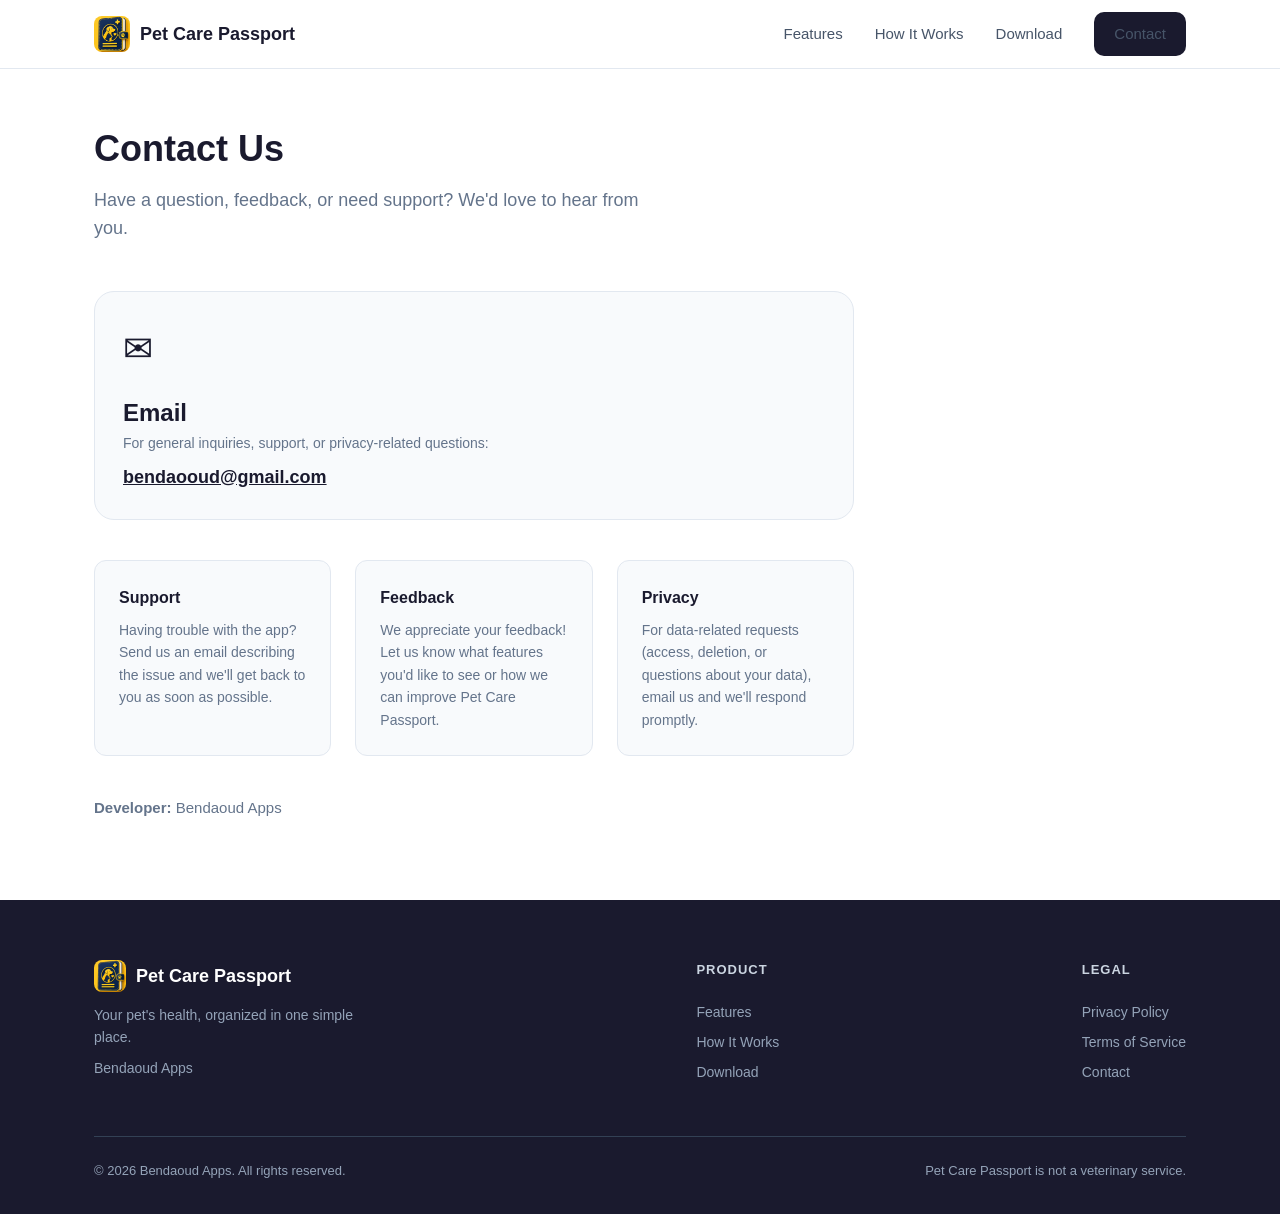
==== contact/index.html @ 18e83c1d "Initial Pet Care Passport website Co-Authored-By: Claude Opus 4.6 <noreply@anthropic.com>" ====
<!DOCTYPE html>
<html lang="en">
<head>
  <meta charset="UTF-8">
  <meta name="viewport" content="width=device-width, initial-scale=1.0">
  <title>Contact Us | Pet Care Passport</title>
  <meta name="description" content="Get in touch with the Pet Care Passport team. We'd love to hear from you.">
  <meta name="robots" content="index, follow">
  <link rel="canonical" href="https://petcarepassport.app/contact/">
  <link rel="icon" type="image/png" href="/img/favicon.png">
  <link rel="stylesheet" href="/css/style.css">
</head>
<body>

  <!-- Nav -->
  <nav class="nav" role="navigation" aria-label="Main navigation">
    <div class="container nav-inner">
      <a href="/" class="nav-brand" aria-label="Pet Care Passport home">
        <img src="/img/logo.png" alt="" width="36" height="36">
        Pet Care Passport
      </a>
      <button class="nav-toggle" aria-label="Toggle menu" aria-expanded="false" onclick="toggleMenu()">
        <span></span><span></span><span></span>
      </button>
      <div class="nav-links" id="navLinks">
        <a href="/#features">Features</a>
        <a href="/#how-it-works">How It Works</a>
        <a href="/#download">Download</a>
        <a href="/contact/" class="nav-cta">Contact</a>
      </div>
    </div>
  </nav>

  <!-- Contact -->
  <main class="legal-page">
    <div class="container">
      <div class="legal-header">
        <h1>Contact Us</h1>
        <p class="section-subtitle">Have a question, feedback, or need support? We'd love to hear from you.</p>
      </div>
      <div class="contact-content">

        <div class="contact-card">
          <div class="contact-icon">&#9993;</div>
          <h2>Email</h2>
          <p>For general inquiries, support, or privacy-related questions:</p>
          <a href="mailto:bendaooud@gmail.com" class="contact-link">bendaooud@gmail.com</a>
        </div>

        <div class="contact-info-grid">
          <div class="contact-info-item">
            <h3>Support</h3>
            <p>Having trouble with the app? Send us an email describing the issue and we'll get back to you as soon as possible.</p>
          </div>
          <div class="contact-info-item">
            <h3>Feedback</h3>
            <p>We appreciate your feedback! Let us know what features you'd like to see or how we can improve Pet Care Passport.</p>
          </div>
          <div class="contact-info-item">
            <h3>Privacy</h3>
            <p>For data-related requests (access, deletion, or questions about your data), email us and we'll respond promptly.</p>
          </div>
        </div>

        <div class="contact-developer">
          <p><strong>Developer:</strong> Bendaoud Apps</p>
        </div>

      </div>
    </div>
  </main>

  <!-- Footer -->
  <footer class="footer">
    <div class="container">
      <div class="footer-inner">
        <div class="footer-brand">
          <div class="footer-brand-name">
            <img src="/img/logo.png" alt="" width="32" height="32">
            Pet Care Passport
          </div>
          <p>Your pet's health, organized in one simple place.</p>
          <p style="margin-top:8px;">Bendaoud Apps</p>
        </div>
        <div class="footer-links">
          <h4>Product</h4>
          <a href="/#features">Features</a>
          <a href="/#how-it-works">How It Works</a>
          <a href="/#download">Download</a>
        </div>
        <div class="footer-links">
          <h4>Legal</h4>
          <a href="/privacy-policy/">Privacy Policy</a>
          <a href="/terms/">Terms of Service</a>
          <a href="/contact/">Contact</a>
        </div>
      </div>
      <div class="footer-bottom">
        <span>&copy; 2026 Bendaoud Apps. All rights reserved.</span>
        <span>Pet Care Passport is not a veterinary service.</span>
      </div>
    </div>
  </footer>

  <script>
    function toggleMenu() {
      var links = document.getElementById('navLinks');
      var btn = document.querySelector('.nav-toggle');
      var open = links.classList.toggle('open');
      btn.classList.toggle('open', open);
      btn.setAttribute('aria-expanded', open);
    }
    document.querySelectorAll('.nav-links a').forEach(function(a) {
      a.addEventListener('click', function() {
        document.getElementById('navLinks').classList.remove('open');
        document.querySelector('.nav-toggle').classList.remove('open');
      });
    });
  </script>

</body>
</html>
---- css/style.css ----
:root {
  --navy: #1A1A2E;
  --navy-light: #2D2D44;
  --gold: #F5C518;
  --gold-light: #FFF3CC;
  --gold-dark: #D4A80E;
  --white: #FFFFFF;
  --gray-50: #F8FAFC;
  --gray-100: #F1F5F9;
  --gray-200: #E2E8F0;
  --gray-300: #CBD5E1;
  --gray-400: #94A3B8;
  --gray-500: #64748B;
  --gray-600: #475569;
  --gray-700: #334155;
  --gray-800: #1E293B;
  --text: #1A1A2E;
  --text-secondary: #64748B;
  --radius: 12px;
  --radius-lg: 20px;
  --shadow: 0 1px 3px rgba(0,0,0,0.08), 0 1px 2px rgba(0,0,0,0.06);
  --shadow-md: 0 4px 12px rgba(0,0,0,0.08), 0 2px 4px rgba(0,0,0,0.04);
  --shadow-lg: 0 10px 30px rgba(0,0,0,0.1), 0 4px 8px rgba(0,0,0,0.05);
  --max-width: 1140px;
}

*, *::before, *::after { box-sizing: border-box; margin: 0; padding: 0; }

html { scroll-behavior: smooth; -webkit-text-size-adjust: 100%; }

body {
  font-family: -apple-system, BlinkMacSystemFont, 'Segoe UI', Roboto, 'Helvetica Neue', Arial, sans-serif;
  color: var(--text);
  background: var(--white);
  line-height: 1.6;
  -webkit-font-smoothing: antialiased;
}

img { max-width: 100%; height: auto; display: block; }
a { color: inherit; text-decoration: none; }
ul { list-style: none; }

.container { max-width: var(--max-width); margin: 0 auto; padding: 0 24px; }

/* ── NAV ── */
.nav {
  position: fixed; top: 0; left: 0; right: 0; z-index: 100;
  background: rgba(255,255,255,0.95);
  backdrop-filter: blur(12px);
  -webkit-backdrop-filter: blur(12px);
  border-bottom: 1px solid var(--gray-200);
}
.nav-inner {
  display: flex; align-items: center; justify-content: space-between;
  height: 68px;
}
.nav-brand { display: flex; align-items: center; gap: 10px; font-weight: 700; font-size: 18px; color: var(--navy); }
.nav-brand img { width: 36px; height: 36px; border-radius: 8px; }
.nav-links { display: flex; align-items: center; gap: 32px; }
.nav-links a {
  font-size: 15px; font-weight: 500; color: var(--gray-600);
  transition: color 0.2s;
}
.nav-links a:hover, .nav-links a:focus { color: var(--navy); }
.nav-cta {
  display: inline-flex; align-items: center; gap: 6px;
  padding: 10px 20px; border-radius: 10px;
  background: var(--navy); color: var(--white);
  font-size: 14px; font-weight: 600;
  transition: background 0.2s, transform 0.1s;
}
.nav-cta:hover { background: var(--navy-light); }
.nav-cta:active { transform: scale(0.97); }

.nav-toggle { display: none; background: none; border: none; cursor: pointer; padding: 8px; }
.nav-toggle span {
  display: block; width: 22px; height: 2px; background: var(--navy);
  transition: all 0.3s; margin: 5px 0;
}
.nav-toggle.open span:nth-child(1) { transform: rotate(45deg) translate(5px, 5px); }
.nav-toggle.open span:nth-child(2) { opacity: 0; }
.nav-toggle.open span:nth-child(3) { transform: rotate(-45deg) translate(5px, -5px); }

/* ── HERO ── */
.hero {
  padding: 140px 0 80px;
  background: linear-gradient(175deg, var(--white) 60%, var(--gray-50) 100%);
}
.hero-inner { display: flex; align-items: center; gap: 60px; }
.hero-text { flex: 1; }
.hero-text h1 {
  font-size: 48px; font-weight: 800; line-height: 1.15;
  color: var(--navy); margin-bottom: 20px; letter-spacing: -0.5px;
}
.hero-text h1 .accent { color: var(--gold-dark); }
.hero-text p {
  font-size: 19px; color: var(--gray-600); line-height: 1.7;
  margin-bottom: 36px; max-width: 520px;
}
.hero-actions { display: flex; gap: 14px; flex-wrap: wrap; }
.btn-primary {
  display: inline-flex; align-items: center; gap: 8px;
  padding: 16px 32px; border-radius: var(--radius);
  background: var(--navy); color: var(--white);
  font-size: 16px; font-weight: 700; border: none; cursor: pointer;
  transition: background 0.2s, transform 0.1s, box-shadow 0.2s;
  box-shadow: var(--shadow-md);
}
.btn-primary:hover { background: var(--navy-light); box-shadow: var(--shadow-lg); }
.btn-primary:active { transform: scale(0.97); }
.btn-secondary {
  display: inline-flex; align-items: center; gap: 8px;
  padding: 16px 32px; border-radius: var(--radius);
  background: transparent; color: var(--navy);
  font-size: 16px; font-weight: 600; border: 2px solid var(--gray-200);
  cursor: pointer; transition: all 0.2s;
}
.btn-secondary:hover { border-color: var(--navy); background: var(--gray-50); }

.hero-visual { flex: 0 0 340px; display: flex; justify-content: center; }
.app-mockup {
  width: 280px; height: 560px;
  background: var(--navy);
  border-radius: 36px;
  padding: 12px;
  box-shadow: var(--shadow-lg), 0 0 0 1px rgba(0,0,0,0.05);
  position: relative;
}
.app-mockup-inner {
  width: 100%; height: 100%;
  background: var(--gray-50);
  border-radius: 26px;
  overflow: hidden;
  display: flex; flex-direction: column;
}
.mockup-status {
  height: 44px; background: var(--navy);
  display: flex; align-items: center; justify-content: center;
  color: var(--white); font-size: 13px; font-weight: 600;
}
.mockup-body { flex: 1; padding: 16px; }
.mockup-greeting { font-size: 11px; color: var(--gray-400); margin-bottom: 4px; }
.mockup-title { font-size: 16px; font-weight: 700; color: var(--navy); margin-bottom: 16px; }
.mockup-card {
  background: var(--white); border-radius: 12px; padding: 14px;
  box-shadow: var(--shadow); margin-bottom: 10px;
}
.mockup-card-header { display: flex; align-items: center; gap: 10px; margin-bottom: 8px; }
.mockup-pet-avatar {
  width: 36px; height: 36px; border-radius: 10px;
  background: var(--gold-light); display: flex; align-items: center; justify-content: center;
  font-size: 18px;
}
.mockup-pet-name { font-size: 14px; font-weight: 700; color: var(--navy); }
.mockup-pet-meta { font-size: 10px; color: var(--gray-400); }
.mockup-tags { display: flex; gap: 6px; flex-wrap: wrap; }
.mockup-tag {
  font-size: 9px; font-weight: 600; padding: 4px 8px; border-radius: 6px;
}
.mockup-tag.green { background: #ECFDF5; color: #059669; }
.mockup-tag.blue { background: #EFF6FF; color: #2563EB; }
.mockup-tag.amber { background: #FFFBEB; color: #D97706; }
.mockup-reminder {
  display: flex; align-items: center; gap: 10px;
  background: var(--white); border-radius: 10px; padding: 10px 12px;
  box-shadow: var(--shadow); margin-bottom: 6px;
}
.mockup-reminder-icon {
  width: 28px; height: 28px; border-radius: 8px;
  display: flex; align-items: center; justify-content: center;
  font-size: 14px;
}
.mockup-reminder-icon.vacc { background: #DBEAFE; }
.mockup-reminder-icon.med { background: #FEF3C7; }
.mockup-reminder-text { font-size: 11px; font-weight: 600; color: var(--navy); }
.mockup-reminder-sub { font-size: 9px; color: var(--gray-400); }
.mockup-tab-bar {
  height: 52px; background: var(--white);
  border-top: 1px solid var(--gray-200);
  display: flex; align-items: center; justify-content: space-around;
  font-size: 9px; color: var(--gray-400); font-weight: 600;
}
.mockup-tab { display: flex; flex-direction: column; align-items: center; gap: 2px; }
.mockup-tab.active { color: var(--navy); }
.mockup-tab-icon { font-size: 16px; }

/* ── FEATURES ── */
.features { padding: 100px 0; background: var(--gray-50); }
.section-label {
  display: inline-block; font-size: 13px; font-weight: 700;
  text-transform: uppercase; letter-spacing: 1.5px; color: var(--gold-dark);
  margin-bottom: 12px;
}
.section-title {
  font-size: 36px; font-weight: 800; color: var(--navy);
  margin-bottom: 16px; letter-spacing: -0.3px;
}
.section-subtitle {
  font-size: 18px; color: var(--gray-500); max-width: 560px;
  margin-bottom: 48px; line-height: 1.6;
}
.section-header { text-align: center; }
.section-header .section-subtitle { margin-left: auto; margin-right: auto; }

.features-grid {
  display: grid;
  grid-template-columns: repeat(3, 1fr);
  gap: 24px;
}
.feature-card {
  background: var(--white); border-radius: var(--radius-lg);
  padding: 32px; border: 1px solid var(--gray-200);
  transition: box-shadow 0.3s, transform 0.2s;
}
.feature-card:hover { box-shadow: var(--shadow-md); transform: translateY(-2px); }
.feature-icon {
  width: 52px; height: 52px; border-radius: 14px;
  display: flex; align-items: center; justify-content: center;
  font-size: 26px; margin-bottom: 20px;
}
.feature-icon.records { background: #DBEAFE; }
.feature-icon.vaccines { background: #D1FAE5; }
.feature-icon.meds { background: #FEF3C7; }
.feature-icon.docs { background: #E0E7FF; }
.feature-icon.reminders { background: #FCE7F3; }
.feature-icon.pets { background: #FEE2E2; }
.feature-card h3 { font-size: 18px; font-weight: 700; color: var(--navy); margin-bottom: 8px; }
.feature-card p { font-size: 15px; color: var(--gray-500); line-height: 1.6; }

/* ── HOW IT WORKS ── */
.how-it-works { padding: 100px 0; }
.steps { display: flex; gap: 40px; justify-content: center; margin-top: 16px; }
.step { flex: 1; max-width: 300px; text-align: center; position: relative; }
.step-number {
  width: 56px; height: 56px; border-radius: 16px;
  background: var(--navy); color: var(--gold);
  font-size: 22px; font-weight: 800;
  display: flex; align-items: center; justify-content: center;
  margin: 0 auto 20px;
}
.step h3 { font-size: 18px; font-weight: 700; color: var(--navy); margin-bottom: 8px; }
.step p { font-size: 15px; color: var(--gray-500); line-height: 1.6; }
.step-connector {
  position: absolute; top: 28px; left: calc(50% + 40px);
  width: calc(100% - 40px); height: 2px;
  background: var(--gray-200);
}
.step:last-child .step-connector { display: none; }

/* ── TRUST ── */
.trust {
  padding: 80px 0;
  background: var(--navy);
  color: var(--white);
}
.trust-inner { text-align: center; max-width: 700px; margin: 0 auto; }
.trust-inner .section-label { color: var(--gold); }
.trust-inner .section-title { color: var(--white); }
.trust-inner p { font-size: 17px; color: var(--gray-300); line-height: 1.7; }
.trust-points {
  display: flex; gap: 32px; margin-top: 40px;
  justify-content: center; flex-wrap: wrap;
}
.trust-point {
  display: flex; align-items: center; gap: 10px;
  font-size: 15px; font-weight: 600; color: var(--gray-200);
}
.trust-point-icon {
  width: 36px; height: 36px; border-radius: 10px;
  background: rgba(245,197,24,0.15);
  display: flex; align-items: center; justify-content: center;
  font-size: 18px;
}

/* ── DOWNLOAD ── */
.download { padding: 100px 0; background: var(--gray-50); }
.download-inner { text-align: center; }
.download-buttons { display: flex; gap: 16px; justify-content: center; flex-wrap: wrap; margin-top: 36px; }
.store-btn {
  display: inline-flex; align-items: center; gap: 12px;
  padding: 14px 28px; border-radius: var(--radius);
  background: var(--navy); color: var(--white);
  font-size: 15px; font-weight: 600;
  transition: background 0.2s, transform 0.1s;
  border: none; cursor: pointer;
}
.store-btn:hover { background: var(--navy-light); }
.store-btn:active { transform: scale(0.97); }
.store-btn.coming-soon {
  background: var(--gray-300); color: var(--gray-600); cursor: default;
}
.store-btn.coming-soon:hover { background: var(--gray-300); }
.store-btn-icon { font-size: 24px; }
.store-btn-text { text-align: left; }
.store-btn-label { font-size: 11px; font-weight: 400; opacity: 0.8; display: block; }
.store-btn-name { font-size: 16px; font-weight: 700; display: block; }

/* ── FOOTER ── */
.footer {
  padding: 60px 0 32px;
  background: var(--navy); color: var(--gray-400);
}
.footer-inner { display: flex; justify-content: space-between; gap: 40px; flex-wrap: wrap; }
.footer-brand { max-width: 300px; }
.footer-brand-name {
  display: flex; align-items: center; gap: 10px;
  font-size: 18px; font-weight: 700; color: var(--white); margin-bottom: 12px;
}
.footer-brand-name img { width: 32px; height: 32px; border-radius: 8px; }
.footer-brand p { font-size: 14px; line-height: 1.6; }
.footer-links h4 {
  font-size: 13px; font-weight: 700; text-transform: uppercase;
  letter-spacing: 1px; color: var(--gray-300); margin-bottom: 16px;
}
.footer-links a {
  display: block; font-size: 14px; color: var(--gray-400);
  padding: 4px 0; transition: color 0.2s;
}
.footer-links a:hover { color: var(--white); }
.footer-bottom {
  border-top: 1px solid var(--gray-700);
  margin-top: 48px; padding-top: 24px;
  display: flex; justify-content: space-between; align-items: center;
  font-size: 13px; flex-wrap: wrap; gap: 12px;
}

/* ── LEGAL PAGES ── */
.legal-page { padding: 120px 0 80px; }
.legal-page h1 {
  font-size: 36px; font-weight: 800; color: var(--navy); margin-bottom: 8px;
}
.legal-page .last-updated,
.legal-page .legal-date { font-size: 14px; color: var(--gray-400); margin-bottom: 40px; }
.legal-content { max-width: 760px; }
.legal-content h2 {
  font-size: 22px; font-weight: 700; color: var(--navy);
  margin-top: 40px; margin-bottom: 12px;
}
.legal-content h3 {
  font-size: 18px; font-weight: 600; color: var(--navy);
  margin-top: 28px; margin-bottom: 8px;
}
.legal-content p {
  font-size: 15px; color: var(--gray-600); line-height: 1.8; margin-bottom: 16px;
}
.legal-content ul {
  list-style: disc; padding-left: 24px; margin-bottom: 16px;
}
.legal-content li {
  font-size: 15px; color: var(--gray-600); line-height: 1.8;
  margin-bottom: 6px;
}
.legal-content a { color: var(--navy); font-weight: 600; text-decoration: underline; }
.legal-content a:hover { color: var(--gold-dark); }

/* ── CONTACT PAGE ── */
.contact-cards { display: grid; grid-template-columns: repeat(2, 1fr); gap: 24px; margin-top: 36px; max-width: 600px; }
.contact-card {
  background: var(--gray-50); border: 1px solid var(--gray-200);
  border-radius: var(--radius-lg); padding: 28px;
}
.contact-card-icon { font-size: 28px; margin-bottom: 12px; }
.contact-card h3 { font-size: 16px; font-weight: 700; color: var(--navy); margin-bottom: 6px; }
.contact-card p { font-size: 14px; color: var(--gray-500); }
.contact-card a { color: var(--navy); font-weight: 600; text-decoration: underline; }
.contact-card a:hover { color: var(--gold-dark); }
.contact-content { max-width: 760px; }
.contact-icon { font-size: 36px; margin-bottom: 16px; }
.contact-link {
  display: inline-block; font-size: 18px; font-weight: 700;
  color: var(--navy); text-decoration: underline; margin-top: 8px;
}
.contact-link:hover { color: var(--gold-dark); }
.contact-info-grid {
  display: grid; grid-template-columns: repeat(3, 1fr); gap: 24px;
  margin-top: 40px;
}
.contact-info-item {
  background: var(--gray-50); border: 1px solid var(--gray-200);
  border-radius: var(--radius); padding: 24px;
}
.contact-info-item h3 { font-size: 16px; font-weight: 700; color: var(--navy); margin-bottom: 8px; }
.contact-info-item p { font-size: 14px; color: var(--gray-500); line-height: 1.6; }
.contact-developer {
  margin-top: 40px; font-size: 15px; color: var(--gray-500);
}
.legal-header { margin-bottom: 40px; }

/* ── FOCUS STATES ── */
a:focus-visible, button:focus-visible {
  outline: 3px solid var(--gold); outline-offset: 2px;
}

/* ── RESPONSIVE ── */
@media (max-width: 1024px) {
  .features-grid { grid-template-columns: repeat(2, 1fr); }
}

@media (max-width: 768px) {
  .nav-links { display: none; }
  .nav-links.open {
    display: flex; flex-direction: column;
    position: absolute; top: 68px; left: 0; right: 0;
    background: var(--white); border-bottom: 1px solid var(--gray-200);
    padding: 16px 24px; gap: 12px;
    box-shadow: var(--shadow-lg);
  }
  .nav-toggle { display: block; }

  .hero { padding: 110px 0 60px; }
  .hero-inner { flex-direction: column; gap: 40px; text-align: center; }
  .hero-text h1 { font-size: 34px; }
  .hero-text p { font-size: 17px; margin-left: auto; margin-right: auto; }
  .hero-actions { justify-content: center; }
  .hero-visual { flex: none; }
  .app-mockup { width: 240px; height: 480px; }

  .section-title { font-size: 28px; }
  .section-subtitle { font-size: 16px; }

  .features-grid { grid-template-columns: 1fr; max-width: 440px; margin: 0 auto; }

  .steps { flex-direction: column; align-items: center; }
  .step-connector { display: none; }

  .trust-points { flex-direction: column; align-items: center; }

  .footer-inner { flex-direction: column; }
  .footer-bottom { flex-direction: column; text-align: center; }

  .contact-cards { grid-template-columns: 1fr; }
  .contact-info-grid { grid-template-columns: 1fr; }
}

@media (max-width: 480px) {
  .hero-text h1 { font-size: 28px; }
  .hero-actions { flex-direction: column; align-items: center; }
  .btn-primary, .btn-secondary { width: 100%; justify-content: center; }
  .download-buttons { flex-direction: column; align-items: center; }
  .store-btn { width: 100%; max-width: 280px; justify-content: center; }
}
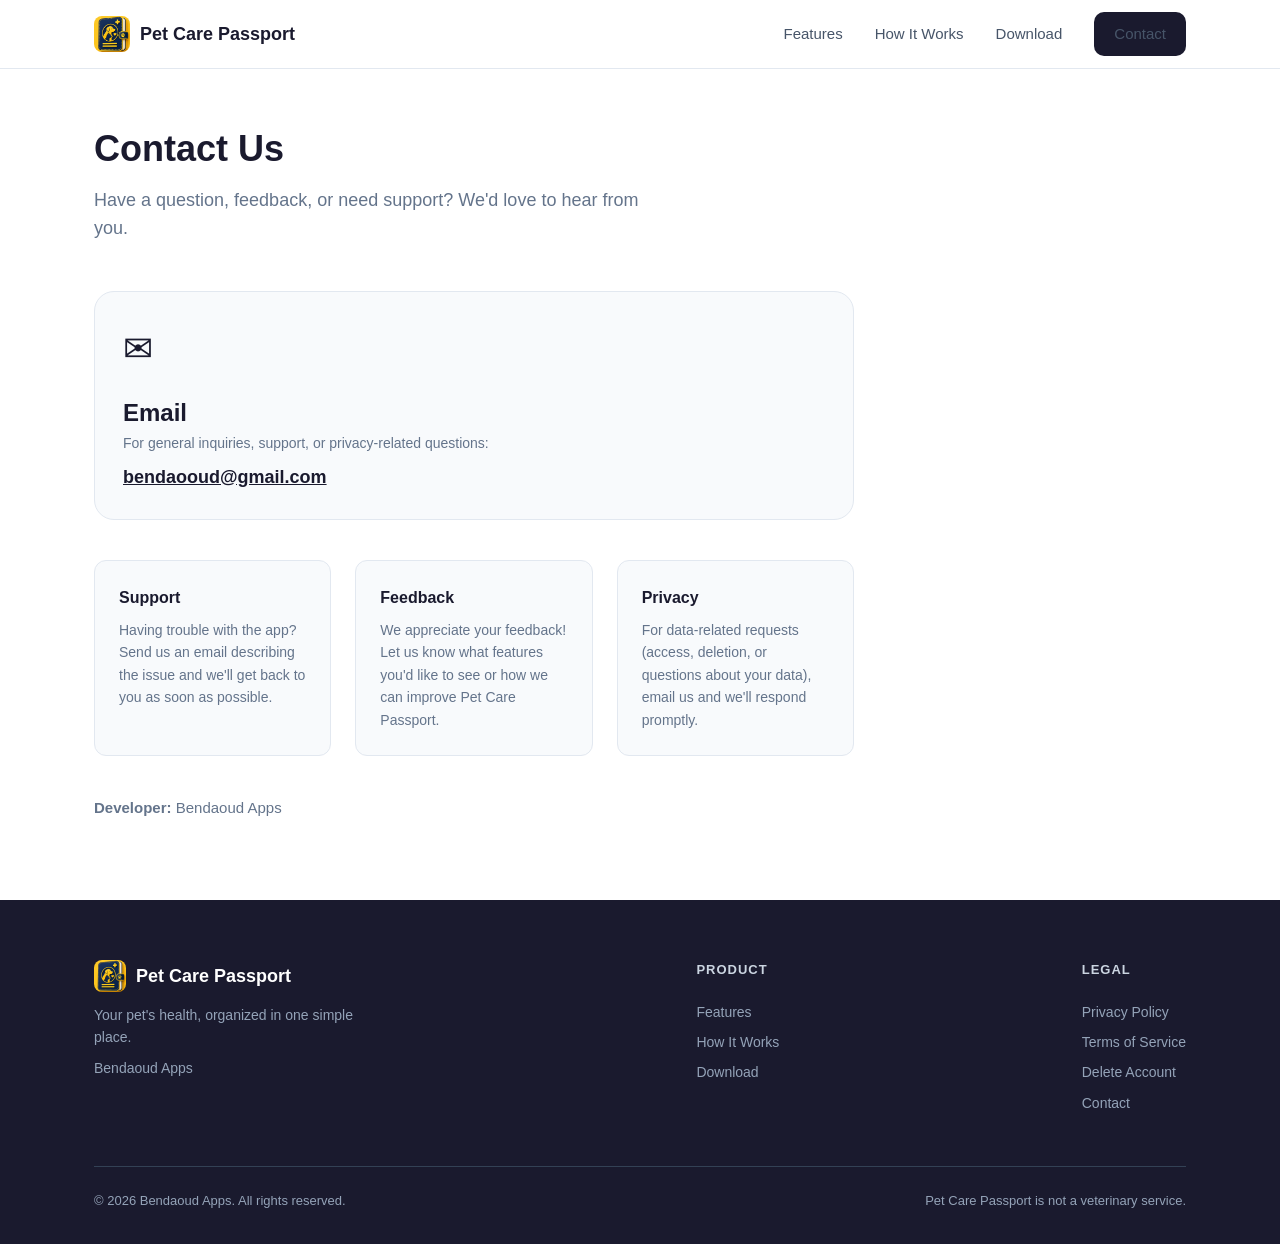
==== commit 7b8829bb: "Add account deletion page for Google Play compliance Create /delete-account/ page with instructions " ====
--- a/contact/index.html
+++ b/contact/index.html
@@ -92,6 +92,7 @@
           <h4>Legal</h4>
           <a href="/privacy-policy/">Privacy Policy</a>
           <a href="/terms/">Terms of Service</a>
+          <a href="/delete-account/">Delete Account</a>
           <a href="/contact/">Contact</a>
         </div>
       </div>
